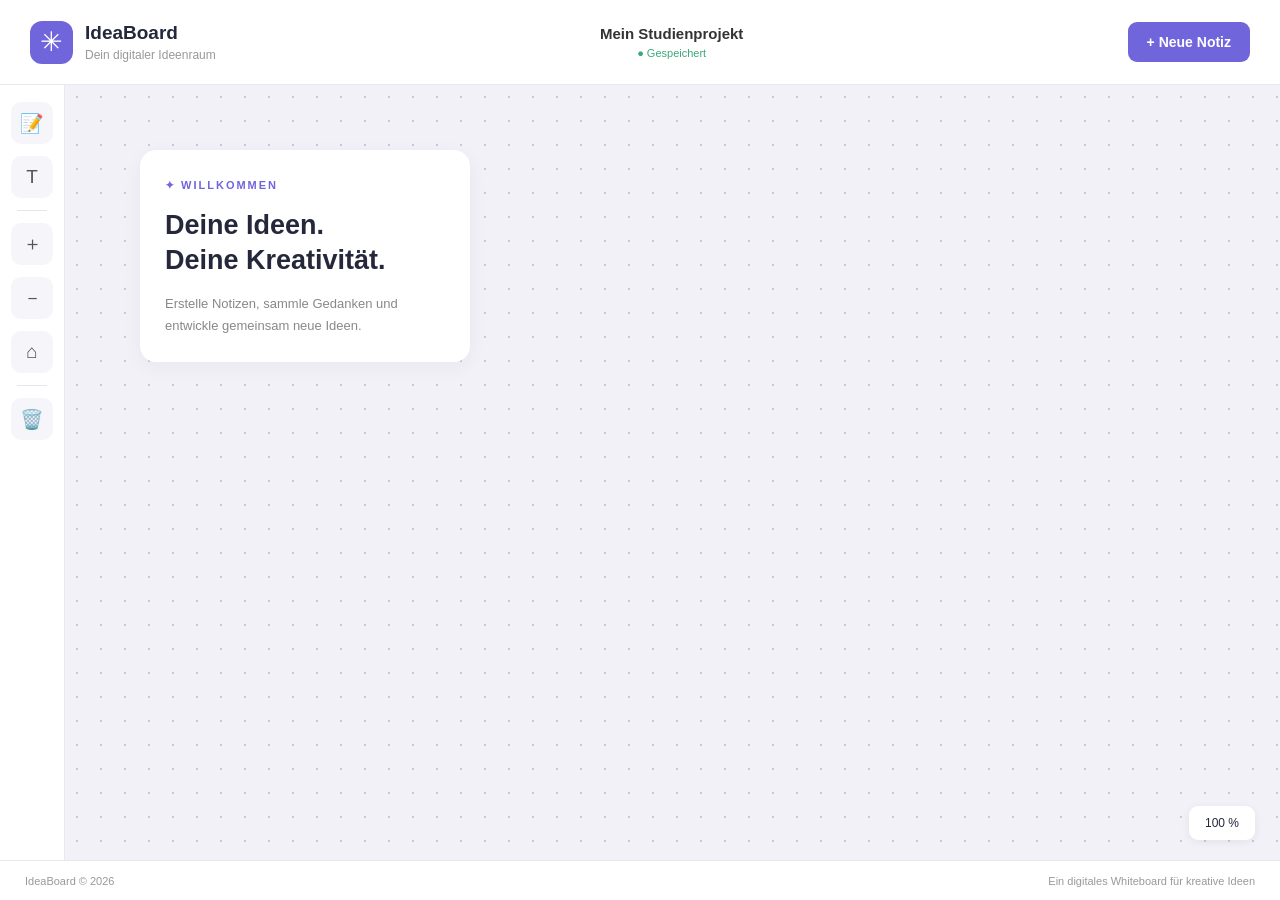
==== IdeaBoard/index.html @ b2301688 "Add files via upload" ====
<!DOCTYPE html>
<html lang="de">
<head>
    <meta charset="UTF-8">
    <meta name="viewport" content="width=device-width, initial-scale=1.0">
    <title>IdeaBoard – Digitales Whiteboard</title>
    <link rel="stylesheet" href="style.css">
</head>
<body>

    <header class="topbar">
        <div class="brand">
            <span class="logo">✳</span>
            <div>
                <h1>IdeaBoard</h1>
                <p>Dein digitaler Ideenraum</p>
            </div>
        </div>

        <div class="board-title">
            <input id="boardName" value="Mein Studienprojekt"
                   aria-label="Name des Boards">
            <span class="save-status" id="saveStatus">● Gespeichert</span>
        </div>

        <button class="add-button" id="addNote">
            + Neue Notiz
        </button>
    </header>

    <main class="workspace">
        <aside class="toolbar">
            <button id="addNoteTool" title="Notiz hinzufügen">📝</button>
            <button id="addText" title="Text hinzufügen">T</button>
            <div class="tool-divider"></div>
            <button id="zoomIn" title="Vergrößern">＋</button>
            <button id="zoomOut" title="Verkleinern">－</button>
            <button id="resetZoom" title="Ansicht zurücksetzen">⌂</button>
            <div class="tool-divider"></div>
            <button id="clearBoard" title="Board leeren">🗑️</button>
        </aside>

        <section class="board-area" id="boardArea">
            <div class="board" id="board">

                <div class="welcome-card">
                    <span>✦ WILLKOMMEN</span>
                    <h2>Deine Ideen.<br>Deine Kreativität.</h2>
                    <p>Erstelle Notizen, sammle Gedanken und
                       entwickle gemeinsam neue Ideen.</p>
                </div>

            </div>
        </section>

        <div class="zoom-indicator" id="zoomIndicator">100 %</div>
    </main>

    <footer>
        <span>IdeaBoard © 2026</span>
        <span>Ein digitales Whiteboard für kreative Ideen</span>
    </footer>

    <script src="script.js"></script>
</body>
</html>
---- IdeaBoard/style.css ----
* {
    margin: 0;
    padding: 0;
    box-sizing: border-box;
}

body {
    font-family: Arial, sans-serif;
    background: #f5f6fa;
    color: #25283b;
    overflow: hidden;
}

.topbar {
    height: 85px;
    background: white;
    display: flex;
    align-items: center;
    justify-content: space-between;
    padding: 0 30px;
    border-bottom: 1px solid #e8e9ef;
    position: relative;
    z-index: 10;
}

.brand {
    display: flex;
    align-items: center;
    gap: 12px;
}

.logo {
    background: #7165dc;
    color: white;
    font-size: 27px;
    width: 43px;
    height: 43px;
    display: grid;
    place-items: center;
    border-radius: 12px;
}

.brand h1 {
    font-size: 19px;
}

.brand p {
    font-size: 12px;
    color: #999;
    margin-top: 4px;
}

.board-title {
    display: flex;
    flex-direction: column;
    gap: 5px;
}

.board-title input {
    border: none;
    outline: none;
    font-size: 15px;
    font-weight: bold;
    color: #333;
    text-align: center;
    width: 210px;
}

.save-status {
    font-size: 11px;
    color: #39a879;
    text-align: center;
}

.add-button {
    background: #7165dc;
    color: white;
    border: none;
    border-radius: 9px;
    padding: 12px 19px;
    cursor: pointer;
    font-size: 14px;
    font-weight: bold;
}

.add-button:hover {
    background: #5c50c4;
}

.workspace {
    height: calc(100vh - 125px);
    display: flex;
    position: relative;
}

.toolbar {
    width: 65px;
    background: white;
    border-right: 1px solid #e8e9ef;
    display: flex;
    flex-direction: column;
    align-items: center;
    padding: 17px 0;
    gap: 12px;
    z-index: 5;
}

.toolbar button {
    width: 42px;
    height: 42px;
    border: none;
    background: #f5f5fa;
    border-radius: 10px;
    font-size: 19px;
    cursor: pointer;
    color: #555;
}

.toolbar button:hover {
    background: #e8e4ff;
    color: #7165dc;
}

.tool-divider {
    height: 1px;
    width: 30px;
    background: #e5e5eb;
}

.board-area {
    flex: 1;
    overflow: auto;
    position: relative;
    background-color: #f1f1f7;
    background-image: radial-gradient(#c9cad7 1px, transparent 1px);
    background-size: 24px 24px;
}

.board {
    width: 3000px;
    height: 2000px;
    position: relative;
    transform-origin: top left;
}

.welcome-card {
    position: absolute;
    top: 65px;
    left: 75px;
    width: 330px;
    padding: 25px;
    background: white;
    border-radius: 16px;
    box-shadow: 0 5px 20px #25283b0c;
}

.welcome-card span {
    color: #7165dc;
    font-size: 11px;
    font-weight: bold;
    letter-spacing: 2px;
}

.welcome-card h2 {
    margin: 15px 0;
    font-size: 27px;
    line-height: 1.3;
}

.welcome-card p {
    font-size: 13px;
    line-height: 1.7;
    color: #888;
}

.note {
    position: absolute;
    width: 205px;
    min-height: 185px;
    padding: 17px;
    border-radius: 5px;
    box-shadow: 0 5px 15px #00000012;
    cursor: grab;
    display: flex;
    flex-direction: column;
    gap: 10px;
    touch-action: none;
}

.note:active {
    cursor: grabbing;
}

.note-header {
    display: flex;
    justify-content: space-between;
    align-items: center;
}

.note-header span {
    font-size: 11px;
    font-weight: bold;
    opacity: 0.5;
}

.note-header button {
    border: none;
    background: transparent;
    cursor: pointer;
    font-size: 17px;
}

.note textarea {
    width: 100%;
    flex: 1;
    min-height: 120px;
    border: none;
    outline: none;
    resize: vertical;
    background: transparent;
    font-family: Arial, sans-serif;
    font-size: 14px;
    line-height: 1.5;
    color: #343434;
}

.note-colors {
    display: flex;
    gap: 8px;
}

.color-choice {
    width: 18px;
    height: 18px;
    border-radius: 50%;
    border: 1px solid #00000020;
    cursor: pointer;
}

.zoom-indicator {
    position: absolute;
    bottom: 20px;
    right: 25px;
    background: white;
    padding: 10px 16px;
    border-radius: 9px;
    box-shadow: 0 2px 10px #00000010;
    font-size: 12px;
}

footer {
    height: 40px;
    background: white;
    border-top: 1px solid #e8e9ef;
    display: flex;
    justify-content: space-between;
    align-items: center;
    padding: 0 25px;
    color: #999;
    font-size: 11px;
}

@media (max-width: 600px) {
    .topbar {
        padding: 0 10px;
    }

    .brand p {
        display: none;
    }

    .board-title {
        display: none;
    }

    .add-button {
        padding: 10px;
    }

    footer span:last-child {
        display: none;
    }
}
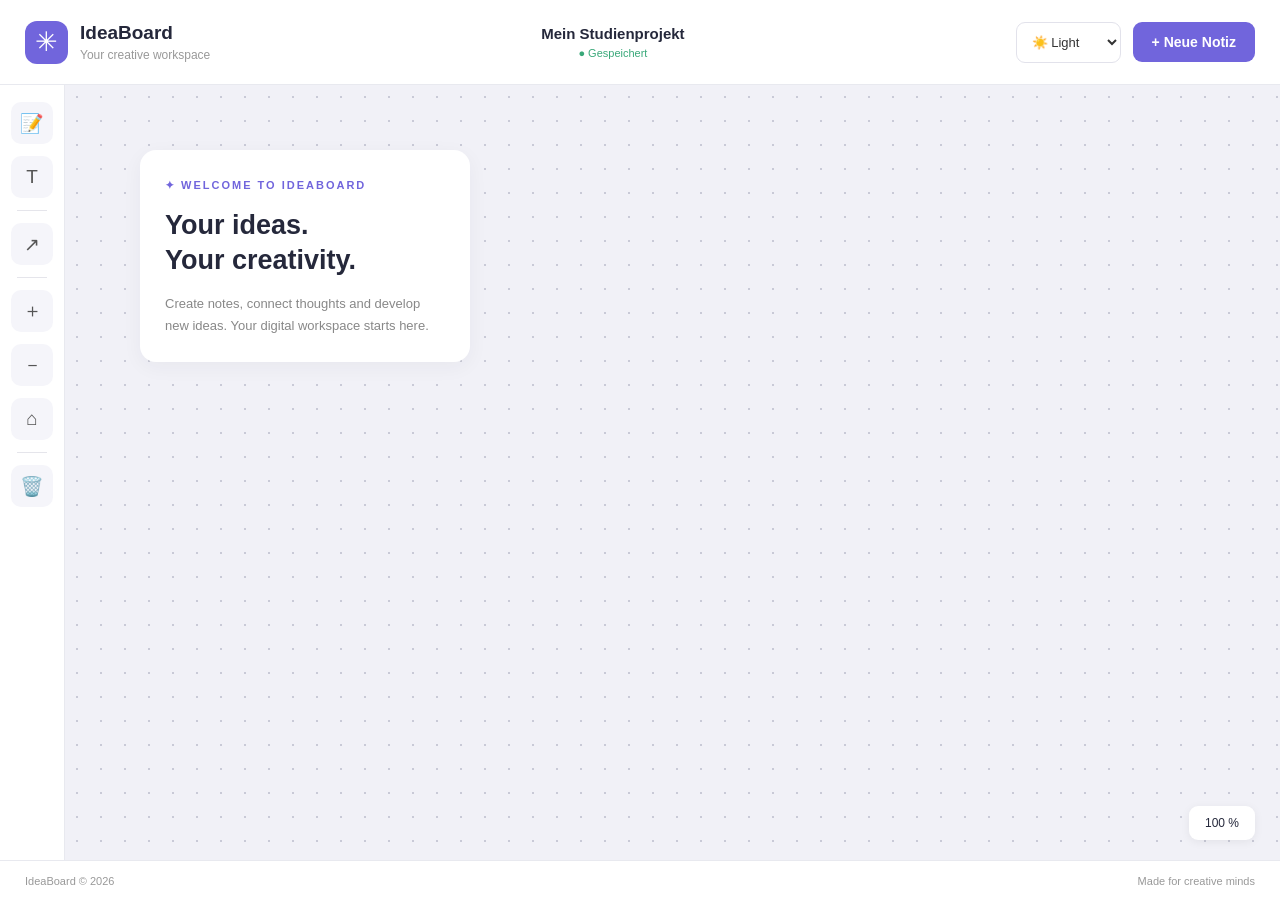
==== commit aababed6: "Add files via upload" ====
--- a/IdeaBoard/index.html
+++ b/IdeaBoard/index.html
@@ -4,64 +4,106 @@
 <head>
     <meta charset="UTF-8">
     <meta name="viewport" content="width=device-width, initial-scale=1.0">
-    <title>IdeaBoard – Digitales Whiteboard</title>
+    <title>IdeaBoard – Digital Whiteboard</title>
     <link rel="stylesheet" href="style.css">
 </head>
-<body>
+<body data-theme="light">
 
-    <header class="topbar">
-        <div class="brand">
-            <span class="logo">✳</span>
-            <div>
-                <h1>IdeaBoard</h1>
-                <p>Dein digitaler Ideenraum</p>
-            </div>
+<header class="topbar">
+    <div class="brand">
+        <span class="logo">✳</span>
+        <div>
+            <h1>IdeaBoard</h1>
+            <p>Your creative workspace</p>
         </div>
+    </div>
 
-        <div class="board-title">
-            <input id="boardName" value="Mein Studienprojekt"
-                   aria-label="Name des Boards">
-            <span class="save-status" id="saveStatus">● Gespeichert</span>
-        </div>
+    <div class="board-title">
+        <input id="boardName" value="Mein Studienprojekt">
+        <span class="save-status" id="saveStatus">● Gespeichert</span>
+    </div>
+
+    <div class="header-actions">
+        <select id="themeSelect" class="theme-select">
+            <option value="light">☀️ Light</option>
+            <option value="dark">🌙 Dark</option>
+            <option value="ocean">🌊 Ocean</option>
+            <option value="sunset">🌅 Sunset</option>
+        </select>
 
         <button class="add-button" id="addNote">
             + Neue Notiz
         </button>
-    </header>
+    </div>
+</header>
 
-    <main class="workspace">
-        <aside class="toolbar">
-            <button id="addNoteTool" title="Notiz hinzufügen">📝</button>
-            <button id="addText" title="Text hinzufügen">T</button>
-            <div class="tool-divider"></div>
-            <button id="zoomIn" title="Vergrößern">＋</button>
-            <button id="zoomOut" title="Verkleinern">－</button>
-            <button id="resetZoom" title="Ansicht zurücksetzen">⌂</button>
-            <div class="tool-divider"></div>
-            <button id="clearBoard" title="Board leeren">🗑️</button>
-        </aside>
+<main class="workspace">
 
-        <section class="board-area" id="boardArea">
-            <div class="board" id="board">
+    <aside class="toolbar">
+        <button id="addNoteTool" title="Notiz hinzufügen">📝</button>
+        <button id="addText" title="Text hinzufügen">T</button>
 
-                <div class="welcome-card">
-                    <span>✦ WILLKOMMEN</span>
-                    <h2>Deine Ideen.<br>Deine Kreativität.</h2>
-                    <p>Erstelle Notizen, sammle Gedanken und
-                       entwickle gemeinsam neue Ideen.</p>
-                </div>
+        <div class="tool-divider"></div>
 
+        <button id="connectNotes" title="Notizen verbinden">↗</button>
+
+        <div class="tool-divider"></div>
+
+        <button id="zoomIn" title="Vergrößern">＋</button>
+        <button id="zoomOut" title="Verkleinern">－</button>
+        <button id="resetZoom" title="Zoom zurücksetzen">⌂</button>
+
+        <div class="tool-divider"></div>
+
+        <button id="clearBoard" title="Board leeren">🗑️</button>
+    </aside>
+
+    <section class="board-area" id="boardArea">
+        <div class="board" id="board">
+
+            <svg id="connections">
+                <defs>
+                    <marker id="arrowHead"
+                        markerWidth="10"
+                        markerHeight="10"
+                        refX="8"
+                        refY="3"
+                        orient="auto">
+                        <path d="M0,0 L0,6 L9,3 Z"
+                            fill="#7165dc"/>
+                    </marker>
+                </defs>
+            </svg>
+
+            <div class="welcome-card">
+                <span>✦ WELCOME TO IDEABOARD</span>
+                <h2>Your ideas.<br>Your creativity.</h2>
+                <p>
+                    Create notes, connect thoughts and
+                    develop new ideas. Your digital
+                    workspace starts here.
+                </p>
             </div>
-        </section>
 
-        <div class="zoom-indicator" id="zoomIndicator">100 %</div>
-    </main>
+        </div>
+    </section>
 
-    <footer>
-        <span>IdeaBoard © 2026</span>
-        <span>Ein digitales Whiteboard für kreative Ideen</span>
-    </footer>
+    <div class="zoom-indicator" id="zoomIndicator">
+        100 %
+    </div>
 
-    <script src="script.js"></script>
+    <div class="connection-hint" id="connectionHint">
+        Wähle zwei Notizen aus, um sie zu verbinden.
+    </div>
+
+</main>
+
+<footer>
+    <span>IdeaBoard © 2026</span>
+    <span>Made for creative minds</span>
+</footer>
+
+<script src="script.js"></script>
+
 </body>
 </html>
--- a/IdeaBoard/style.css
+++ b/IdeaBoard/style.css
@@ -10,7 +10,10 @@
     background: #f5f6fa;
     color: #25283b;
     overflow: hidden;
-}
+    transition: background 0.25s, color 0.25s;
+}
+
+/* HEADER */
 
 .topbar {
     height: 85px;
@@ -18,7 +21,7 @@
     display: flex;
     align-items: center;
     justify-content: space-between;
-    padding: 0 30px;
+    padding: 0 25px;
     border-bottom: 1px solid #e8e9ef;
     position: relative;
     z-index: 10;
@@ -60,9 +63,10 @@
 .board-title input {
     border: none;
     outline: none;
+    background: transparent;
     font-size: 15px;
     font-weight: bold;
-    color: #333;
+    color: inherit;
     text-align: center;
     width: 210px;
 }
@@ -71,6 +75,22 @@
     font-size: 11px;
     color: #39a879;
     text-align: center;
+}
+
+.header-actions {
+    display: flex;
+    align-items: center;
+    gap: 12px;
+}
+
+.theme-select {
+    padding: 11px;
+    border: 1px solid #e2e2eb;
+    border-radius: 9px;
+    background: white;
+    color: #333;
+    cursor: pointer;
+    font-size: 13px;
 }
 
 .add-button {
@@ -88,6 +108,8 @@
     background: #5c50c4;
 }
 
+/* WORKSPACE */
+
 .workspace {
     height: calc(100vh - 125px);
     display: flex;
@@ -96,6 +118,7 @@
 
 .toolbar {
     width: 65px;
+    flex-shrink: 0;
     background: white;
     border-right: 1px solid #e8e9ef;
     display: flex;
@@ -122,11 +145,18 @@
     color: #7165dc;
 }
 
+.toolbar button.active {
+    background: #7165dc;
+    color: white;
+}
+
 .tool-divider {
     height: 1px;
     width: 30px;
     background: #e5e5eb;
 }
+
+/* BOARD */
 
 .board-area {
     flex: 1;
@@ -144,6 +174,19 @@
     transform-origin: top left;
 }
 
+#connections {
+    position: absolute;
+    top: 0;
+    left: 0;
+    width: 3000px;
+    height: 2000px;
+    overflow: visible;
+    pointer-events: none;
+    z-index: 0;
+}
+
+/* WELCOME CARD */
+
 .welcome-card {
     position: absolute;
     top: 65px;
@@ -173,6 +216,8 @@
     line-height: 1.7;
     color: #888;
 }
+
+/* NOTES */
 
 .note {
     position: absolute;
@@ -185,11 +230,17 @@
     display: flex;
     flex-direction: column;
     gap: 10px;
+    z-index: 1;
     touch-action: none;
 }
 
 .note:active {
     cursor: grabbing;
+}
+
+.note.selected-note {
+    outline: 3px solid #7165dc;
+    outline-offset: 3px;
 }
 
 .note-header {
@@ -208,7 +259,8 @@
     border: none;
     background: transparent;
     cursor: pointer;
-    font-size: 17px;
+    font-size: 19px;
+    color: #555;
 }
 
 .note textarea {
@@ -238,6 +290,8 @@
     cursor: pointer;
 }
 
+/* ZOOM AND CONNECTION HINT */
+
 .zoom-indicator {
     position: absolute;
     bottom: 20px;
@@ -247,7 +301,29 @@
     border-radius: 9px;
     box-shadow: 0 2px 10px #00000010;
     font-size: 12px;
-}
+    z-index: 3;
+}
+
+.connection-hint {
+    display: none;
+    position: absolute;
+    top: 15px;
+    left: 50%;
+    transform: translateX(-50%);
+    background: #7165dc;
+    color: white;
+    padding: 12px 20px;
+    border-radius: 10px;
+    font-size: 13px;
+    z-index: 4;
+    box-shadow: 0 3px 12px #0002;
+}
+
+.connection-hint.visible {
+    display: block;
+}
+
+/* FOOTER */
 
 footer {
     height: 40px;
@@ -261,21 +337,139 @@
     font-size: 11px;
 }
 
+/* DARK MODE */
+
+body[data-theme="dark"] {
+    background: #15151c;
+    color: #f4f4f7;
+}
+
+body[data-theme="dark"] .topbar,
+body[data-theme="dark"] footer,
+body[data-theme="dark"] .toolbar {
+    background: #20202a;
+    border-color: #373744;
+}
+
+body[data-theme="dark"] .board-area {
+    background-color: #171720;
+    background-image: radial-gradient(#444454 1px, transparent 1px);
+}
+
+body[data-theme="dark"] .theme-select {
+    background: #30303c;
+    color: white;
+    border-color: #484858;
+}
+
+body[data-theme="dark"] .toolbar button {
+    background: #30303c;
+    color: white;
+}
+
+body[data-theme="dark"] .toolbar button.active {
+    background: #7165dc;
+}
+
+body[data-theme="dark"] .welcome-card {
+    background: #292936;
+    color: white;
+}
+
+body[data-theme="dark"] .welcome-card p {
+    color: #b9b9c9;
+}
+
+body[data-theme="dark"] .zoom-indicator {
+    background: #292936;
+    color: white;
+}
+
+body[data-theme="dark"] .note textarea {
+    color: #252525;
+}
+
+/* OCEAN DESIGN */
+
+body[data-theme="ocean"] {
+    background: #e8f6fa;
+    color: #17465b;
+}
+
+body[data-theme="ocean"] .topbar,
+body[data-theme="ocean"] footer,
+body[data-theme="ocean"] .toolbar {
+    background: #d5edf3;
+    border-color: #b7dce7;
+}
+
+body[data-theme="ocean"] .board-area {
+    background-color: #e5f5f8;
+    background-image: radial-gradient(#a9d1df 1px, transparent 1px);
+}
+
+body[data-theme="ocean"] .logo,
+body[data-theme="ocean"] .add-button {
+    background: #1789a7;
+}
+
+body[data-theme="ocean"] .welcome-card {
+    background: #f8ffff;
+}
+
+/* SUNSET DESIGN */
+
+body[data-theme="sunset"] {
+    background: #fff0e8;
+    color: #623c40;
+}
+
+body[data-theme="sunset"] .topbar,
+body[data-theme="sunset"] footer,
+body[data-theme="sunset"] .toolbar {
+    background: #fff5ef;
+    border-color: #f1d7ce;
+}
+
+body[data-theme="sunset"] .board-area {
+    background-color: #fff0e8;
+    background-image: radial-gradient(#e9b9aa 1px, transparent 1px);
+}
+
+body[data-theme="sunset"] .logo,
+body[data-theme="sunset"] .add-button {
+    background: #e57c65;
+}
+
+body[data-theme="sunset"] .welcome-card {
+    background: #fffaf6;
+}
+
+/* MOBILE */
+
 @media (max-width: 600px) {
     .topbar {
         padding: 0 10px;
     }
 
-    .brand p {
-        display: none;
-    }
-
+    .brand p,
     .board-title {
         display: none;
     }
 
+    .header-actions {
+        gap: 5px;
+    }
+
+    .theme-select {
+        max-width: 115px;
+        padding: 9px 4px;
+        font-size: 11px;
+    }
+
     .add-button {
         padding: 10px;
+        font-size: 12px;
     }
 
     footer span:last-child {
